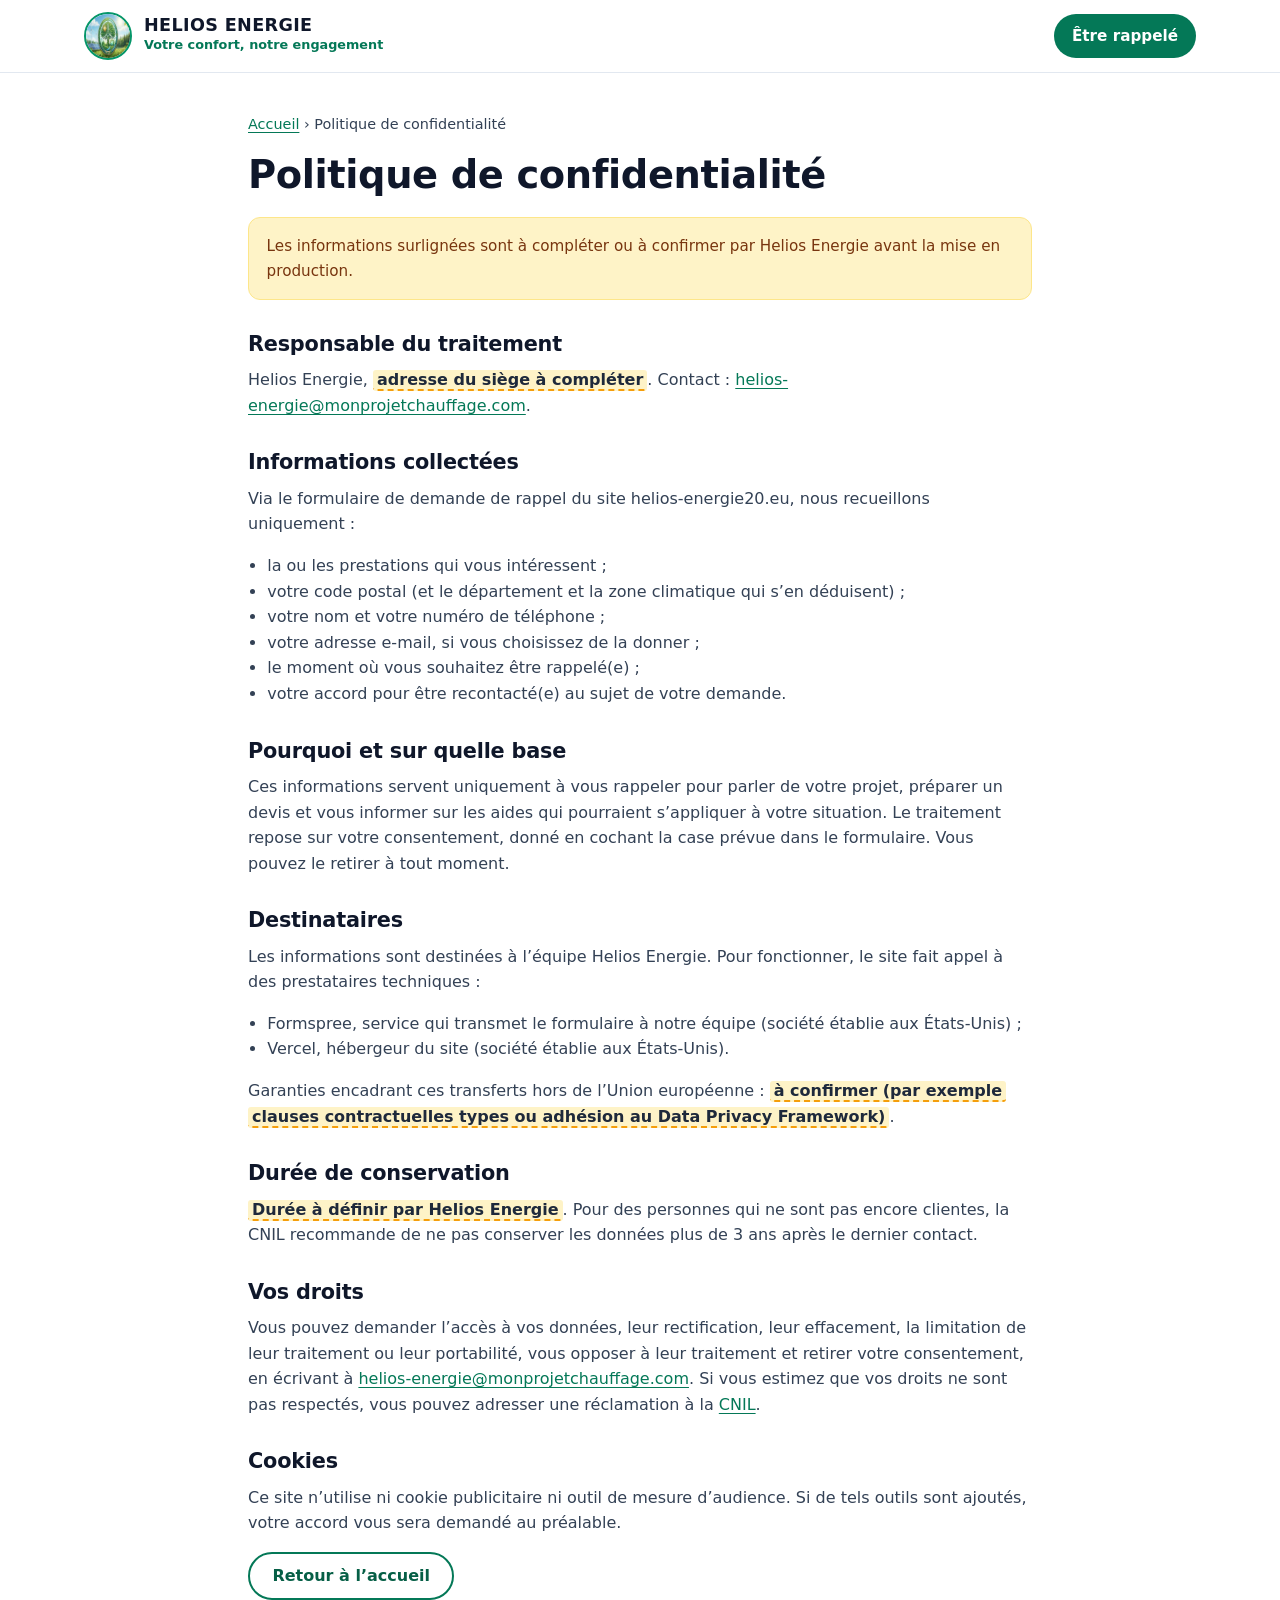
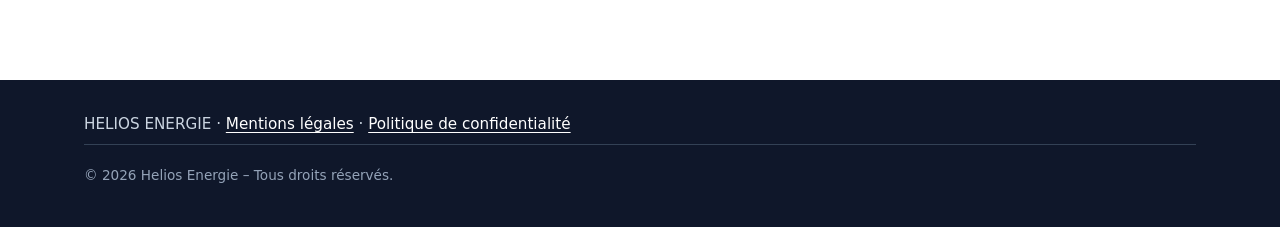
==== confidentialite.html @ b00d83b0 "Nouvelle page des offres, formulaire de rappel et pages légales index.html refondu (5 prestations, d" ====
<!DOCTYPE html>
<html lang="fr">
<head>
  <meta charset="UTF-8">
  <meta name="viewport" content="width=device-width, initial-scale=1">
  <title>Politique de confidentialité – Helios Energie</title>
  <meta name="description" content="Comment Helios Energie traite les informations envoyées via le formulaire de demande de rappel.">
  <meta name="robots" content="noindex">
  <link rel="icon" href="assets/logo-helios-energie.jpg" type="image/jpeg">
  <link rel="stylesheet" href="assets/styles.css">
</head>
<body>
  <a class="skip-link" href="#contenu">Aller au contenu</a>
  <header class="site-header">
    <div class="container">
      <a class="brand" href="index.html">
        <img src="assets/logo-helios-energie.jpg" alt="" width="48" height="48">
        <span>
          <span class="brand__name">HELIOS ENERGIE</span>
          <span class="brand__tagline">Votre confort, notre engagement</span>
        </span>
      </a>
      <a class="btn btn-primary btn-small" href="index.html#demande">Être rappelé</a>
    </div>
  </header>

  <main id="contenu" class="legal" tabindex="-1">
    <div class="container">
      <p class="breadcrumb"><a href="index.html">Accueil</a> › Politique de confidentialité</p>
      <h1>Politique de confidentialité</h1>
      <p class="notice">Les informations surlignées sont à compléter ou à confirmer par Helios Energie avant la mise en production.</p>

      <h2>Responsable du traitement</h2>
      <p>Helios Energie, <span class="todo">adresse du siège à compléter</span>. Contact&nbsp;: <a href="mailto:helios-energie@monprojetchauffage.com">helios-energie@monprojetchauffage.com</a>.</p>

      <h2>Informations collectées</h2>
      <p>Via le formulaire de demande de rappel du site helios-energie20.eu, nous recueillons uniquement&nbsp;:</p>
      <ul>
        <li>la ou les prestations qui vous intéressent&nbsp;;</li>
        <li>votre code postal (et le département et la zone climatique qui s’en déduisent)&nbsp;;</li>
        <li>votre nom et votre numéro de téléphone&nbsp;;</li>
        <li>votre adresse e-mail, si vous choisissez de la donner&nbsp;;</li>
        <li>le moment où vous souhaitez être rappelé(e)&nbsp;;</li>
        <li>votre accord pour être recontacté(e) au sujet de votre demande.</li>
      </ul>

      <h2>Pourquoi et sur quelle base</h2>
      <p>Ces informations servent uniquement à vous rappeler pour parler de votre projet, préparer un devis et vous informer sur les aides qui pourraient s’appliquer à votre situation. Le traitement repose sur votre consentement, donné en cochant la case prévue dans le formulaire. Vous pouvez le retirer à tout moment.</p>

      <h2>Destinataires</h2>
      <p>Les informations sont destinées à l’équipe Helios Energie. Pour fonctionner, le site fait appel à des prestataires techniques&nbsp;:</p>
      <ul>
        <li>Formspree, service qui transmet le formulaire à notre équipe (société établie aux États-Unis)&nbsp;;</li>
        <li>Vercel, hébergeur du site (société établie aux États-Unis).</li>
      </ul>
      <p>Garanties encadrant ces transferts hors de l’Union européenne&nbsp;: <span class="todo">à confirmer (par exemple clauses contractuelles types ou adhésion au Data Privacy Framework)</span>.</p>

      <h2>Durée de conservation</h2>
      <p><span class="todo">Durée à définir par Helios Energie</span>. Pour des personnes qui ne sont pas encore clientes, la CNIL recommande de ne pas conserver les données plus de 3 ans après le dernier contact.</p>

      <h2>Vos droits</h2>
      <p>Vous pouvez demander l’accès à vos données, leur rectification, leur effacement, la limitation de leur traitement ou leur portabilité, vous opposer à leur traitement et retirer votre consentement, en écrivant à <a href="mailto:helios-energie@monprojetchauffage.com">helios-energie@monprojetchauffage.com</a>. Si vous estimez que vos droits ne sont pas respectés, vous pouvez adresser une réclamation à la <a href="https://www.cnil.fr/" target="_blank" rel="noopener">CNIL<span class="sr-only"> (s’ouvre dans un nouvel onglet)</span></a>.</p>

      <h2>Cookies</h2>
      <p>Ce site n’utilise ni cookie publicitaire ni outil de mesure d’audience. Si de tels outils sont ajoutés, votre accord vous sera demandé au préalable.</p>

      <p><a class="btn btn-secondary" href="index.html">Retour à l’accueil</a></p>
    </div>
  </main>

  <footer class="site-footer site-footer--simple">
    <div class="container">
      <p>HELIOS ENERGIE · <a href="mentions-legales.html">Mentions légales</a> · <a href="confidentialite.html">Politique de confidentialité</a></p>
      <p class="footer-bottom">© 2026 Helios Energie – Tous droits réservés.</p>
    </div>
  </footer>
</body>
</html>
---- assets/styles.css ----
/* =========================================================
   Helios Energie — feuille de styles du site
   Aucune dépendance externe : pas de CDN, pas de police distante.
   ========================================================= */

:root {
  --green-900: #053d2f;
  --green-800: #065f46;
  --green-700: #047857;
  --green-600: #059669;
  --green-100: #d1fae5;
  --green-50: #ecfdf5;
  --sun-500: #f59e0b;
  --sun-300: #fcd34d;
  --sun-100: #fef3c7;
  --ink: #0f172a;
  --ink-2: #1e293b;
  --text: #334155;
  --muted: #475569;
  --line: #e2e8f0;
  --line-strong: #cbd5e1;
  --bg: #ffffff;
  --bg-soft: #f5f8f3;
  --danger: #b91c1c;
  --danger-bg: #fef2f2;
  --focus: #b45309;
  --radius-s: 10px;
  --radius: 16px;
  --radius-l: 24px;
  --shadow-s: 0 1px 2px rgba(15, 23, 42, .06), 0 1px 3px rgba(15, 23, 42, .08);
  --shadow: 0 10px 30px -12px rgba(15, 23, 42, .25);
  --container: 1160px;
  --gutter: 16px;
  --header-h: 72px;
  --font: "Inter", system-ui, -apple-system, "Segoe UI", Roboto, "Helvetica Neue", Arial, sans-serif;
}

@media (min-width: 768px) {
  :root { --gutter: 24px; }
}

/* ---------- Base ---------- */
*, *::before, *::after { box-sizing: border-box; }

html {
  -webkit-text-size-adjust: 100%;
  scroll-behavior: smooth;
  scroll-padding-top: calc(var(--header-h) + 16px);
}

@media (prefers-reduced-motion: reduce) {
  html { scroll-behavior: auto; }
  *, *::before, *::after { transition: none !important; animation: none !important; }
}

body {
  margin: 0;
  font-family: var(--font);
  font-size: 1rem;
  line-height: 1.6;
  color: var(--text);
  background: var(--bg);
  -webkit-font-smoothing: antialiased;
}

img, svg { max-width: 100%; height: auto; display: block; }

h1, h2, h3, h4 {
  color: var(--ink);
  line-height: 1.2;
  margin: 0 0 .5em;
  letter-spacing: -0.01em;
}

p { margin: 0 0 1em; }

a { color: var(--green-700); text-underline-offset: 3px; }
a:hover { color: var(--green-900); }

:focus-visible {
  outline: 3px solid var(--focus);
  outline-offset: 2px;
  border-radius: 4px;
}

.container {
  width: 100%;
  max-width: var(--container);
  margin-inline: auto;
  padding-inline: var(--gutter);
}

.sr-only {
  position: absolute !important;
  width: 1px; height: 1px;
  padding: 0; margin: -1px;
  overflow: hidden; clip: rect(0, 0, 0, 0);
  white-space: nowrap; border: 0;
}

.skip-link {
  position: absolute;
  left: 16px; top: -100px;
  z-index: 200;
  background: var(--ink);
  color: #fff;
  padding: 12px 16px;
  border-radius: var(--radius-s);
  font-weight: 700;
}
.skip-link:focus { top: 12px; color: #fff; }

/* Informations à compléter par l'entreprise (visibles volontairement) */
.todo {
  background: var(--sun-100);
  border-bottom: 2px dashed var(--sun-500);
  padding: 0 4px;
  border-radius: 3px;
  color: var(--ink-2);
  font-weight: 600;
  -webkit-box-decoration-break: clone;
  box-decoration-break: clone;
}

/* ---------- Boutons ---------- */
.btn {
  display: inline-flex;
  align-items: center;
  justify-content: center;
  gap: .5rem;
  min-height: 48px;
  padding: .75rem 1.4rem;
  border-radius: 999px;
  border: 2px solid transparent;
  font: inherit;
  font-weight: 700;
  font-size: 1rem;
  line-height: 1.2;
  text-decoration: none;
  cursor: pointer;
  transition: background-color .15s ease, color .15s ease, border-color .15s ease, transform .15s ease;
}
.btn:active { transform: translateY(1px); }
.btn svg { width: 20px; height: 20px; flex: none; }

.btn-primary { background: var(--green-700); color: #fff; }
.btn-primary:hover { background: var(--green-800); color: #fff; }

.btn-secondary { background: #fff; color: var(--green-800); border-color: var(--green-700); }
.btn-secondary:hover { background: var(--green-50); color: var(--green-900); }

.btn-sun { background: var(--sun-300); color: var(--ink); }
.btn-sun:hover { background: #fbbf24; color: var(--ink); }

.btn-small { min-height: 44px; padding: .55rem 1rem; font-size: .95rem; }
.btn-block { width: 100%; }

.link-arrow {
  display: inline-flex;
  align-items: center;
  gap: .35rem;
  font-weight: 700;
  text-decoration: none;
  min-height: 44px;
}
.link-arrow:hover { text-decoration: underline; }

/* ---------- Bandeau utilitaire ---------- */
.topbar {
  background: var(--green-900);
  color: #e7f6ef;
  font-size: .875rem;
}
.topbar .container {
  display: flex;
  justify-content: space-between;
  align-items: center;
  gap: 1rem;
  min-height: 40px;
}
.topbar a { color: #fff; font-weight: 600; text-decoration: none; display: inline-flex; align-items: center; gap: .4rem; min-height: 40px; }
.topbar a:hover { text-decoration: underline; color: #fff; }
.topbar svg { width: 16px; height: 16px; }
.topbar__info { display: none; margin: 0; }
@media (min-width: 768px) { .topbar__info { display: block; } }

/* ---------- En-tête ---------- */
.site-header {
  position: sticky;
  top: 0;
  z-index: 50;
  background: rgba(255, 255, 255, .97);
  border-bottom: 1px solid var(--line);
  backdrop-filter: saturate(150%) blur(6px);
}
.site-header .container {
  display: flex;
  align-items: center;
  gap: 1rem;
  min-height: var(--header-h);
}

.brand {
  display: flex;
  align-items: center;
  gap: .75rem;
  text-decoration: none;
  margin-right: auto;
  min-width: 0;
}
.brand img {
  width: 48px; height: 48px;
  border-radius: 50%;
  border: 2px solid var(--green-600);
  object-fit: cover;
  flex: none;
}
.brand__name {
  display: block;
  font-weight: 800;
  font-size: 1.1rem;
  letter-spacing: .02em;
  color: var(--ink);
  line-height: 1.1;
}
.brand__tagline {
  display: block;
  font-size: .8rem;
  color: var(--green-700);
  font-weight: 600;
}

.main-nav { display: none; }
.main-nav ul { list-style: none; margin: 0; padding: 0; display: flex; gap: .25rem; }
.main-nav a {
  display: inline-flex;
  align-items: center;
  min-height: 44px;
  padding: .5rem .8rem;
  border-radius: 999px;
  color: var(--ink-2);
  font-weight: 600;
  text-decoration: none;
}
.main-nav a:hover { background: var(--bg-soft); color: var(--green-800); }

.header-cta { display: none; }

.menu-toggle {
  display: inline-flex;
  align-items: center;
  justify-content: center;
  width: 48px; height: 48px;
  border: 1px solid var(--line-strong);
  background: #fff;
  border-radius: 12px;
  color: var(--ink);
  cursor: pointer;
}
.menu-toggle svg { width: 24px; height: 24px; }
.menu-toggle .icon-close { display: none; }
.menu-toggle[aria-expanded="true"] .icon-open { display: none; }
.menu-toggle[aria-expanded="true"] .icon-close { display: block; }

.mobile-menu {
  border-top: 1px solid var(--line);
  background: #fff;
  padding: .5rem 0 1rem;
}
.mobile-menu[hidden] { display: none; }
.mobile-menu ul { list-style: none; margin: 0; padding: 0; }
.mobile-menu a:not(.btn) {
  display: flex;
  align-items: center;
  min-height: 48px;
  padding: .5rem 0;
  color: var(--ink);
  font-weight: 600;
  text-decoration: none;
  border-bottom: 1px solid var(--line);
}
.mobile-menu .btn { margin-top: 1rem; }

@media (min-width: 1024px) {
  .main-nav { display: block; }
  .header-cta { display: inline-flex; }
  .menu-toggle, .mobile-menu { display: none !important; }
}

/* ---------- Héro ---------- */
.hero {
  background:
    radial-gradient(1200px 400px at 85% -10%, rgba(252, 211, 77, .35), transparent 60%),
    linear-gradient(180deg, var(--green-50) 0%, var(--bg-soft) 100%);
  border-bottom: 1px solid var(--line);
}
.hero .container {
  display: grid;
  gap: 2rem;
  padding-block: 2.5rem 3rem;
}
@media (min-width: 960px) {
  .hero .container {
    grid-template-columns: 1.1fr .9fr;
    align-items: center;
    gap: 3rem;
    padding-block: 4rem 4.5rem;
  }
}

.eyebrow {
  display: inline-block;
  font-size: .8rem;
  font-weight: 700;
  letter-spacing: .06em;
  text-transform: uppercase;
  color: var(--green-800);
  background: #fff;
  border: 1px solid var(--green-100);
  padding: .35rem .75rem;
  border-radius: 999px;
  margin-bottom: 1rem;
}

.hero h1 {
  font-size: clamp(1.9rem, 4.6vw, 3.1rem);
  font-weight: 800;
  margin-bottom: 1rem;
}
.hero h1 em { font-style: normal; color: var(--green-700); }
.hero__lead { font-size: 1.075rem; color: var(--ink-2); max-width: 38rem; }

.hero__actions { display: flex; flex-wrap: wrap; gap: .75rem; margin: 1.5rem 0; }

.checklist { list-style: none; margin: 0; padding: 0; display: grid; gap: .5rem; }
.checklist li { display: flex; gap: .6rem; align-items: flex-start; }
.checklist svg { width: 22px; height: 22px; color: var(--green-600); flex: none; margin-top: 1px; }
.hero .checklist { color: var(--ink-2); font-weight: 600; }
@media (min-width: 600px) {
  .hero .checklist { display: flex; flex-wrap: wrap; gap: .5rem 1.5rem; }
}

/* Sélecteur de projet (héro) */
.picker {
  background: #fff;
  border: 1px solid var(--line);
  border-radius: var(--radius-l);
  box-shadow: var(--shadow);
  padding: 1.25rem;
}
@media (min-width: 600px) { .picker { padding: 1.75rem; } }
.picker h2 { font-size: 1.25rem; margin-bottom: .25rem; }
.picker > p { color: var(--muted); font-size: .95rem; margin-bottom: 1rem; }
.picker ul { list-style: none; margin: 0; padding: 0; display: grid; gap: .6rem; }
.picker__item {
  display: flex;
  align-items: center;
  gap: .9rem;
  width: 100%;
  min-height: 64px;
  padding: .7rem .9rem;
  border: 1px solid var(--line);
  border-radius: 14px;
  background: #fff;
  text-decoration: none;
  color: var(--ink);
  transition: border-color .15s ease, background-color .15s ease, box-shadow .15s ease;
}
.picker__item:hover { border-color: var(--green-600); background: var(--green-50); color: var(--ink); box-shadow: var(--shadow-s); }
.picker__icon {
  width: 44px; height: 44px;
  border-radius: 12px;
  display: grid; place-items: center;
  background: var(--green-50);
  color: var(--green-700);
  flex: none;
}
.picker__icon svg { width: 26px; height: 26px; }
.picker__text { display: flex; flex-direction: column; line-height: 1.25; min-width: 0; }
.picker__title { font-weight: 700; }
.picker__cat { font-size: .85rem; color: var(--muted); }
.picker__chevron { margin-left: auto; color: var(--green-700); flex: none; }
.picker__chevron svg { width: 20px; height: 20px; }
.picker__note { margin: 1rem 0 0; font-size: .9rem; color: var(--muted); }

/* ---------- Sections ---------- */
.section { padding-block: 3.5rem; }
@media (min-width: 768px) { .section { padding-block: 5rem; } }
.section--soft { background: var(--bg-soft); }
.section--tight { padding-block: 2.5rem; }

.section-head { max-width: 46rem; margin-bottom: 2rem; }
.section-head--center { text-align: center; margin-inline: auto; }
.section-head h2 { font-size: clamp(1.6rem, 3.2vw, 2.25rem); font-weight: 800; }
.section-head p { color: var(--muted); font-size: 1.05rem; margin: 0; }

.kicker {
  display: block;
  font-size: .8rem;
  font-weight: 800;
  letter-spacing: .08em;
  text-transform: uppercase;
  color: var(--green-700);
  margin-bottom: .5rem;
}

/* ---------- Cartes prestations ---------- */
.offer-grid {
  list-style: none;
  margin: 0; padding: 0;
  display: grid;
  gap: 1rem;
  grid-template-columns: 1fr;
}
@media (min-width: 600px) { .offer-grid { grid-template-columns: repeat(2, 1fr); gap: 1.25rem; } }
@media (min-width: 1024px) { .offer-grid { grid-template-columns: repeat(6, 1fr); } .offer-grid > li { grid-column: span 2; } .offer-grid > li:nth-child(4) { grid-column: 2 / span 2; } }

.offer-card {
  height: 100%;
  display: flex;
  flex-direction: column;
  background: #fff;
  border: 1px solid var(--line);
  border-radius: var(--radius);
  overflow: hidden;
  box-shadow: var(--shadow-s);
  transition: box-shadow .2s ease, transform .2s ease;
}
.offer-card:hover { box-shadow: var(--shadow); transform: translateY(-2px); }
.offer-card__media { aspect-ratio: 16 / 10; background: var(--bg-soft); overflow: hidden; }
.offer-card__media img { width: 100%; height: 100%; object-fit: cover; }
.offer-card__media--contain img { object-fit: contain; padding: .5rem; background: #f4f4f2; }
.offer-card__body { padding: 1.1rem 1.25rem 1.25rem; display: flex; flex-direction: column; gap: .5rem; flex: 1; }
.offer-card h3 { font-size: 1.15rem; margin: 0; }
.offer-card p { margin: 0; color: var(--muted); font-size: .95rem; }
.offer-card__actions { margin-top: auto; padding-top: .5rem; display: flex; flex-wrap: wrap; align-items: center; justify-content: space-between; gap: .5rem; }

.tag {
  align-self: flex-start;
  display: inline-flex;
  align-items: center;
  gap: .35rem;
  font-size: .78rem;
  font-weight: 700;
  padding: .2rem .6rem;
  border-radius: 999px;
  background: var(--green-50);
  color: var(--green-800);
  border: 1px solid var(--green-100);
}
.tag--sun { background: var(--sun-100); color: #78350f; border-color: #fde68a; }
.tag--water { background: #e0f2fe; color: #075985; border-color: #bae6fd; }

/* ---------- Détail d'une prestation ---------- */
.service { scroll-margin-top: calc(var(--header-h) + 16px); }
.service .container { display: grid; gap: 2rem; align-items: center; }
@media (min-width: 960px) {
  .service .container { grid-template-columns: minmax(0, 5fr) minmax(0, 7fr); gap: 3.5rem; }
  .service--reverse .container { grid-template-columns: minmax(0, 7fr) minmax(0, 5fr); }
  .service--reverse .service__media { order: 2; }
}
.service__media {
  border-radius: var(--radius-l);
  overflow: hidden;
  background: #fff;
  box-shadow: var(--shadow);
  aspect-ratio: 16 / 11;
}
.service__media img { width: 100%; height: 100%; object-fit: cover; }
.service__media--contain { background: #f4f4f2; display: grid; place-items: center; }
.service__media--contain img { width: auto; height: auto; max-height: 92%; object-fit: contain; }
.service h2 { font-size: clamp(1.6rem, 3vw, 2.1rem); font-weight: 800; margin-top: .75rem; }
.service__lead { font-size: 1.05rem; color: var(--ink-2); }
.service__cols { display: grid; gap: 1.25rem; margin: 1.5rem 0; }
@media (min-width: 600px) { .service__cols { grid-template-columns: 1fr 1fr; } }
.service__box {
  background: #fff;
  border: 1px solid var(--line);
  border-radius: var(--radius);
  padding: 1.1rem 1.2rem;
}
.section--soft .service__box { background: #fff; }
.section:not(.section--soft) .service__box { background: var(--bg-soft); border-color: transparent; }
.service__box h3 { font-size: 1rem; margin-bottom: .6rem; }
.service__box ul { margin: 0; padding-left: 1.1rem; display: grid; gap: .35rem; }
.service__box li::marker { color: var(--green-600); }
.service__actions { display: flex; flex-wrap: wrap; align-items: center; gap: .5rem 1.25rem; }

/* ---------- Étapes ---------- */
.steps {
  list-style: none;
  margin: 0; padding: 0;
  display: grid;
  gap: 1rem;
  counter-reset: step;
}
@media (min-width: 600px) { .steps { grid-template-columns: repeat(2, 1fr); } }
@media (min-width: 1024px) { .steps { grid-template-columns: repeat(4, 1fr); } }
.steps li {
  background: #fff;
  border: 1px solid var(--line);
  border-radius: var(--radius);
  padding: 1.25rem;
  counter-increment: step;
}
.steps li::before {
  content: counter(step);
  display: grid;
  place-items: center;
  width: 40px; height: 40px;
  border-radius: 50%;
  background: var(--green-700);
  color: #fff;
  font-weight: 800;
  margin-bottom: .75rem;
}
.steps h3 { font-size: 1.05rem; margin-bottom: .35rem; }
.steps p { margin: 0; color: var(--muted); font-size: .95rem; }
.steps-cta { margin-top: 2rem; text-align: center; }

/* ---------- Aides ---------- */
.aid-panel {
  display: grid;
  gap: 1.5rem;
  background: var(--green-900);
  color: #e7f6ef;
  border-radius: var(--radius-l);
  padding: 1.75rem 1.25rem;
}
@media (min-width: 768px) { .aid-panel { padding: 2.5rem; grid-template-columns: 1.4fr 1fr; gap: 2.5rem; } }
.aid-panel h2 { color: #fff; font-size: clamp(1.5rem, 3vw, 2rem); }
.aid-panel .kicker { color: var(--sun-300); }
.aid-panel p { color: #d5ece2; }
.aid-panel a:not(.btn) { color: #fff; font-weight: 700; }
.aid-panel a:not(.btn):hover { color: var(--sun-300); }
.aid-panel__side {
  background: rgba(255, 255, 255, .07);
  border: 1px solid rgba(255, 255, 255, .15);
  border-radius: var(--radius);
  padding: 1.25rem;
}
.aid-panel__side h3 { color: #fff; font-size: 1.05rem; }
.aid-panel .checklist svg { color: var(--sun-300); }
.aid-panel .checklist { color: #e7f6ef; }
.aid-panel .todo { color: var(--ink); }

/* ---------- FAQ ---------- */
.faq { max-width: 50rem; margin-inline: auto; display: grid; gap: .75rem; }
.faq details {
  background: #fff;
  border: 1px solid var(--line);
  border-radius: var(--radius);
  padding: 0 1.25rem;
}
.faq summary {
  cursor: pointer;
  list-style: none;
  display: flex;
  justify-content: space-between;
  align-items: center;
  gap: 1rem;
  min-height: 56px;
  padding-block: .9rem;
  font-weight: 700;
  color: var(--ink);
}
.faq summary::-webkit-details-marker { display: none; }
.faq summary::after {
  content: "";
  width: 12px; height: 12px;
  border-right: 2.5px solid var(--green-700);
  border-bottom: 2.5px solid var(--green-700);
  transform: rotate(45deg) translateY(-3px);
  flex: none;
  transition: transform .2s ease;
}
.faq details[open] summary::after { transform: rotate(-135deg) translateY(-3px); }
.faq details p { margin: 0 0 1.1rem; color: var(--text); }

/* ---------- Formulaire ---------- */
.contact .container { display: grid; gap: 2rem; }
@media (min-width: 1024px) {
  .contact .container { grid-template-columns: .8fr 1.2fr; gap: 3.5rem; align-items: start; }
  .contact__aside { position: sticky; top: calc(var(--header-h) + 24px); }
}
.contact__aside h2 { font-size: clamp(1.6rem, 3.2vw, 2.25rem); font-weight: 800; }
.contact__aside > p { color: var(--ink-2); font-size: 1.05rem; }
.contact__aside .checklist { margin: 1.25rem 0 1.5rem; }
.contact__mail {
  background: #fff;
  border: 1px solid var(--line);
  border-radius: var(--radius);
  padding: 1rem 1.2rem;
  font-size: .95rem;
}
.contact__mail p { margin: 0; }
.contact__mail a { font-weight: 700; overflow-wrap: anywhere; }

.form-card {
  background: #fff;
  border: 1px solid var(--line);
  border-radius: var(--radius-l);
  box-shadow: var(--shadow);
  padding: 1.25rem;
}
@media (min-width: 600px) { .form-card { padding: 2rem; } }
.form-card__intro { font-size: .95rem; color: var(--muted); margin-bottom: 1.25rem; }

.form-grid { display: grid; gap: 1.25rem; }
@media (min-width: 600px) { .form-grid--2 { grid-template-columns: 1fr 1fr; } }

.field { display: grid; gap: .4rem; }
.field > label, .fieldset > legend {
  font-weight: 700;
  color: var(--ink);
  font-size: 1rem;
}
.optional, .required-mark { font-weight: 500; color: var(--muted); font-size: .9rem; }
.hint { font-size: .875rem; color: var(--muted); margin: 0; }

.input, .select {
  width: 100%;
  min-height: 52px;
  padding: .75rem .9rem;
  font: inherit;
  font-size: 1rem;
  color: var(--ink);
  background: #fff;
  border: 1.5px solid #94a3b8;
  border-radius: 12px;
  transition: border-color .15s ease, box-shadow .15s ease;
}
.input:hover, .select:hover { border-color: var(--muted); }
.input:focus, .select:focus {
  outline: none;
  border-color: var(--green-700);
  box-shadow: 0 0 0 3px rgba(4, 120, 87, .25);
}
.input[aria-invalid="true"], .select[aria-invalid="true"] { border-color: var(--danger); background: var(--danger-bg); }
.input[aria-invalid="true"]:focus { box-shadow: 0 0 0 3px rgba(185, 28, 28, .2); }

.fieldset { border: 0; margin: 0; padding: 0; min-width: 0; }
.fieldset > legend { padding: 0; margin-bottom: .25rem; }
.fieldset > .hint { margin-bottom: .75rem; }

.choice-grid { display: grid; gap: .6rem; grid-template-columns: 1fr; }
@media (min-width: 480px) { .choice-grid { grid-template-columns: 1fr 1fr; } }

.choice { position: relative; display: block; }
.choice input {
  position: absolute;
  opacity: 0;
  width: 1px; height: 1px;
}
.choice__box {
  display: flex;
  align-items: center;
  gap: .75rem;
  min-height: 56px;
  padding: .65rem .85rem;
  border: 1.5px solid var(--line-strong);
  border-radius: 12px;
  background: #fff;
  cursor: pointer;
  font-weight: 600;
  color: var(--ink);
  line-height: 1.3;
  transition: border-color .15s ease, background-color .15s ease;
}
.choice__box:hover { border-color: var(--green-600); }
.choice__mark {
  width: 22px; height: 22px;
  border: 2px solid #64748b;
  border-radius: 6px;
  flex: none;
  display: grid;
  place-items: center;
  background: #fff;
}
.choice--radio .choice__mark { border-radius: 50%; }
.choice__mark svg { width: 14px; height: 14px; color: #fff; opacity: 0; }
.choice input:checked + .choice__box { border-color: var(--green-700); background: var(--green-50); }
.choice input:checked + .choice__box .choice__mark { background: var(--green-700); border-color: var(--green-700); }
.choice input:checked + .choice__box .choice__mark svg { opacity: 1; }
.choice--radio input:checked + .choice__box .choice__mark { background: #fff; box-shadow: inset 0 0 0 5px var(--green-700); }
.choice input:focus-visible + .choice__box { outline: 3px solid var(--focus); outline-offset: 2px; }
.fieldset.is-invalid .choice__box { border-color: #e48a8a; }

.chips { display: flex; flex-wrap: wrap; gap: .5rem; }
.chips .choice__box { min-height: 48px; padding: .5rem .9rem; border-radius: 999px; }

.consent { display: flex; gap: .75rem; align-items: flex-start; }
.consent input {
  width: 24px; height: 24px;
  margin: 2px 0 0;
  flex: none;
  accent-color: var(--green-700);
  cursor: pointer;
}
.consent label { font-size: .95rem; color: var(--ink-2); cursor: pointer; }

.error-msg {
  display: flex;
  gap: .4rem;
  align-items: flex-start;
  color: var(--danger);
  font-size: .9rem;
  font-weight: 600;
  margin: 0;
}
.error-msg[hidden] { display: none; }
.error-msg::before { content: "!"; display: inline-grid; place-items: center; width: 18px; height: 18px; border-radius: 50%; background: var(--danger); color: #fff; font-size: .75rem; font-weight: 800; flex: none; margin-top: 2px; }

.error-summary {
  border: 2px solid var(--danger);
  background: var(--danger-bg);
  border-radius: 12px;
  padding: 1rem 1.1rem;
  margin-bottom: 1.25rem;
}
.error-summary[hidden] { display: none; }
.error-summary h3 { color: var(--danger); font-size: 1rem; margin: 0 0 .4rem; }
.error-summary ul { margin: 0; padding-left: 1.1rem; }
.error-summary a { color: var(--danger); font-weight: 600; }

.form-alert {
  border-radius: 12px;
  padding: 1rem 1.1rem;
  margin-top: 1rem;
  font-weight: 600;
  background: var(--danger-bg);
  color: var(--danger);
  border: 1px solid #fecaca;
}
.form-alert[hidden] { display: none; }

.form-submit { margin-top: .5rem; }
.form-submit .btn { width: 100%; min-height: 56px; font-size: 1.05rem; }
.form-submit .btn[disabled] { opacity: .7; cursor: progress; }
.form-legal { font-size: .85rem; color: var(--muted); margin: .75rem 0 0; }

.honeypot { position: absolute !important; left: -10000px !important; width: 1px; height: 1px; overflow: hidden; }

.spinner {
  width: 18px; height: 18px;
  border: 2.5px solid rgba(255, 255, 255, .5);
  border-top-color: #fff;
  border-radius: 50%;
  animation: spin .8s linear infinite;
}
@keyframes spin { to { transform: rotate(360deg); } }

.success { text-align: center; padding: 1rem 0; }
.success[hidden] { display: none; }
.success__icon {
  width: 64px; height: 64px;
  border-radius: 50%;
  background: var(--green-50);
  color: var(--green-700);
  display: grid; place-items: center;
  margin: 0 auto 1rem;
}
.success__icon svg { width: 34px; height: 34px; }
.success h3 { font-size: 1.4rem; }
.success h3:focus { outline: none; }
.success dl {
  text-align: left;
  background: var(--bg-soft);
  border-radius: 12px;
  padding: 1rem 1.2rem;
  margin: 1.25rem 0;
  display: grid;
  gap: .5rem;
}
.success dt { font-size: .85rem; color: var(--muted); font-weight: 600; }
.success dd { margin: 0 0 .25rem; color: var(--ink); font-weight: 700; }

/* ---------- Pied de page ---------- */
.site-footer { background: var(--ink); color: #cbd5e1; padding: 3rem 0 6.5rem; font-size: .95rem; }
@media (min-width: 1024px) { .site-footer { padding-bottom: 2.5rem; } }
.site-footer--simple { padding: 2rem 0; }
.site-footer a { color: #fff; }
.site-footer a:hover { color: var(--sun-300); }
.footer-grid { display: grid; gap: 2rem; }
@media (min-width: 768px) { .footer-grid { grid-template-columns: 1.4fr 1fr 1fr; } }
.footer-brand { display: flex; align-items: center; gap: .75rem; margin-bottom: .75rem; }
.footer-brand img { width: 44px; height: 44px; border-radius: 50%; border: 2px solid var(--green-600); }
.footer-brand strong { color: #fff; font-size: 1.05rem; letter-spacing: .02em; }
.site-footer h2 { color: #fff; font-size: .9rem; text-transform: uppercase; letter-spacing: .08em; margin-bottom: .75rem; }
.site-footer ul { list-style: none; margin: 0; padding: 0; display: grid; gap: .1rem; }
.site-footer li a { display: inline-flex; align-items: center; min-height: 40px; text-decoration: none; }
.site-footer li a:hover { text-decoration: underline; }
.site-footer p { margin: 0 0 .5rem; }
.footer-bottom { border-top: 1px solid #334155; margin-top: 2rem; padding-top: 1.25rem; font-size: .85rem; color: #94a3b8; }
.site-footer .todo { color: var(--ink); }

/* ---------- Barre d'action mobile ---------- */
.mobile-cta {
  position: fixed;
  left: 0; right: 0; bottom: 0;
  z-index: 40;
  background: #fff;
  border-top: 1px solid var(--line);
  box-shadow: 0 -8px 24px -12px rgba(15, 23, 42, .25);
  padding: .65rem var(--gutter) calc(.65rem + env(safe-area-inset-bottom));
  transform: translateY(0);
  transition: transform .2s ease, visibility .2s ease;
}
.mobile-cta .btn { width: 100%; }
.mobile-cta.is-hidden { transform: translateY(110%); visibility: hidden; }
@media (min-width: 1024px) { .mobile-cta { display: none; } }

/* ---------- Pages légales ---------- */
.legal { padding-block: 2.5rem 4rem; }
.legal .container { max-width: 52rem; }
.legal h1 { font-size: clamp(1.8rem, 4vw, 2.4rem); font-weight: 800; }
.legal h2 { font-size: 1.3rem; margin-top: 2rem; }
.legal ul { padding-left: 1.2rem; }
.legal .notice {
  background: var(--sun-100);
  border: 1px solid #fde68a;
  border-radius: 12px;
  padding: 1rem 1.1rem;
  color: #78350f;
  font-size: .95rem;
}
.breadcrumb { font-size: .9rem; margin-bottom: 1rem; }

/* ---------- Ajustements mobile ---------- */
@media (max-width: 599px) {
  .offer-card {
    display: grid;
    grid-template-columns: 96px minmax(0, 1fr);
    gap: .9rem;
    padding: .9rem;
    align-items: start;
  }
  .offer-card:hover { transform: none; }
  .offer-card__media { aspect-ratio: 1 / 1; border-radius: 12px; }
  .offer-card__media--contain img { padding: .25rem; }
  .offer-card__body { padding: 0; gap: .35rem; }
  .offer-card h3 { font-size: 1.05rem; }
  .offer-card p { font-size: .9rem; }
  .offer-card__actions { justify-content: flex-start; gap: .25rem 1rem; padding-top: .25rem; }

  .steps li { display: grid; grid-template-columns: 40px minmax(0, 1fr); column-gap: .9rem; padding: 1rem; }
  .steps li::before { grid-row: span 2; margin-bottom: 0; }
  .steps h3 { margin-top: .45rem; }
}
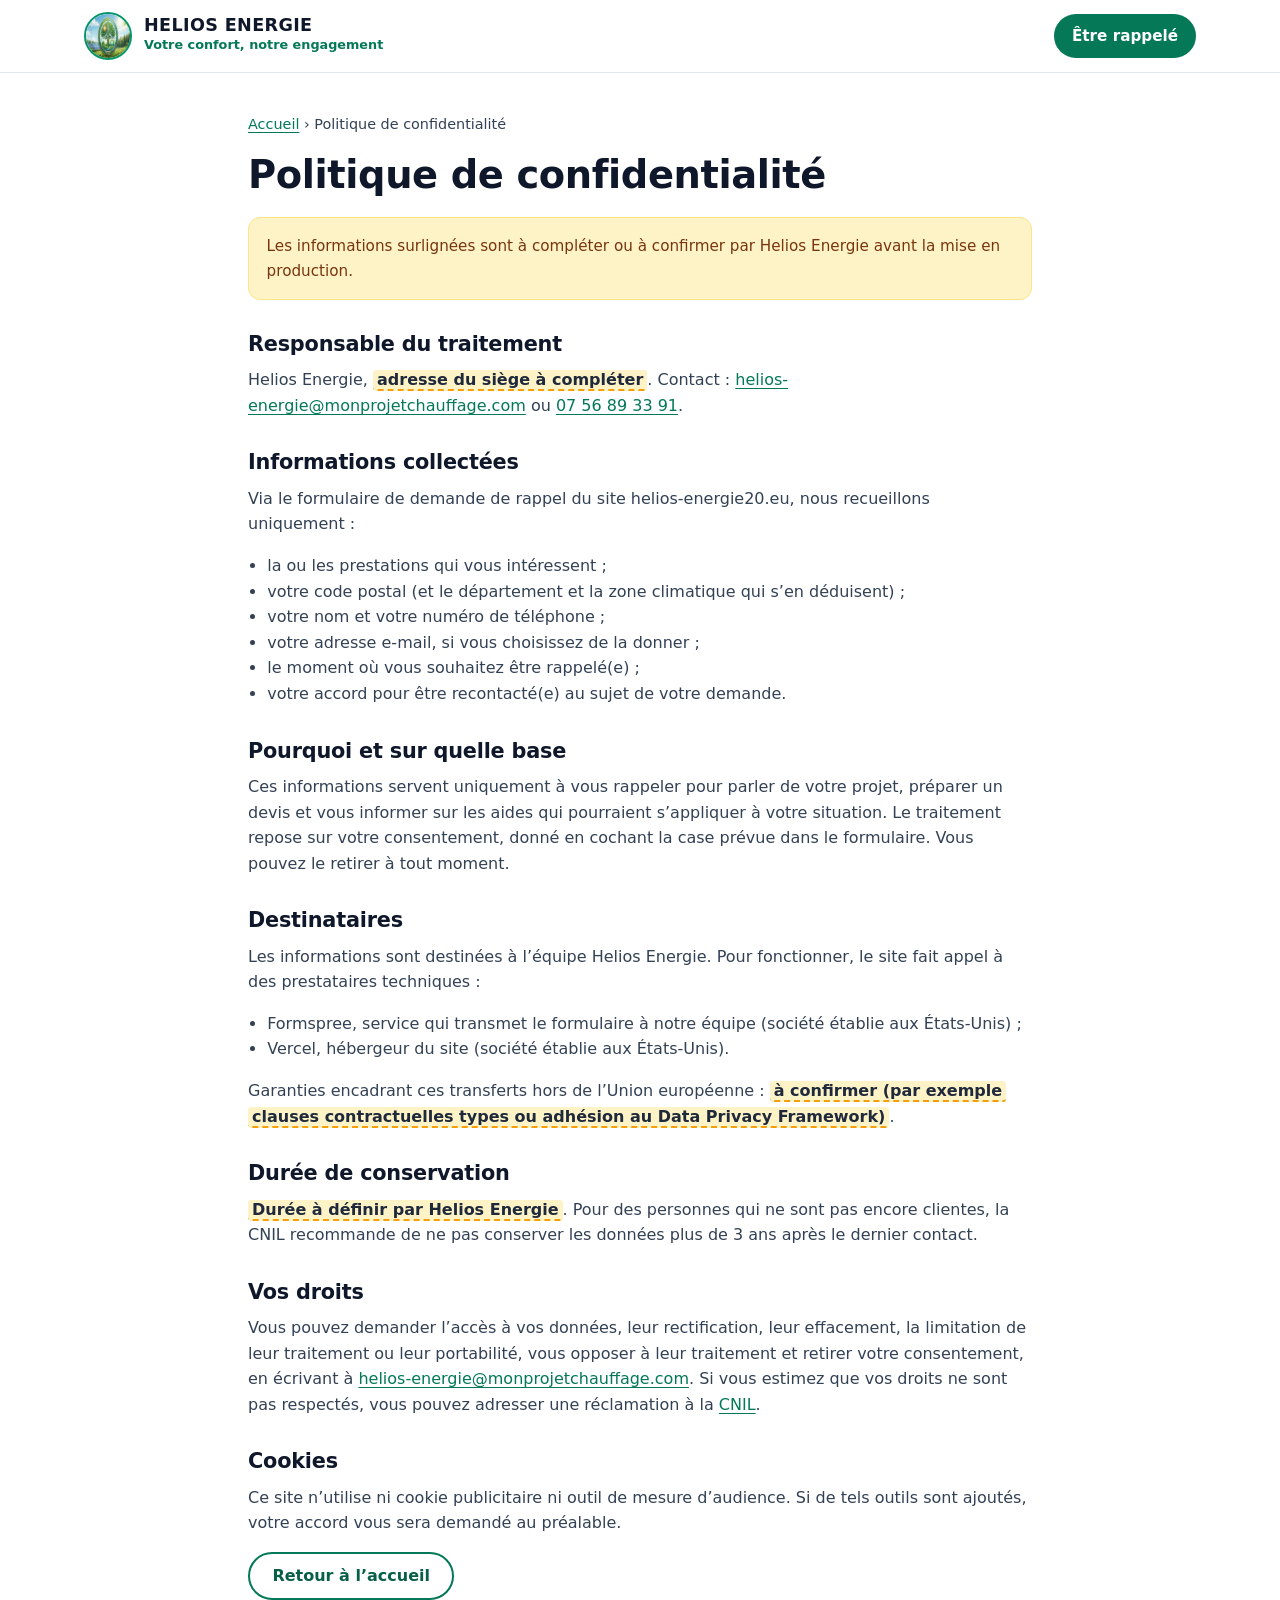
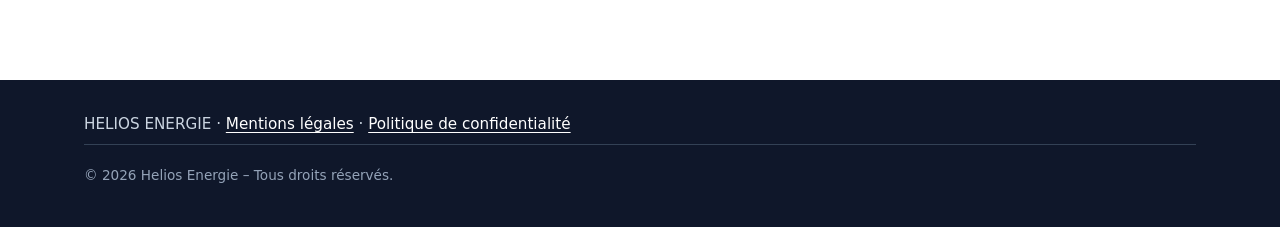
==== commit b40d1ac6: "Ajout du numéro 07 56 89 33 91 et animation douce des photos (pages) Numéro cliquable (tel:+33756893" ====
--- a/confidentialite.html
+++ b/confidentialite.html
@@ -31,7 +31,7 @@
       <p class="notice">Les informations surlignées sont à compléter ou à confirmer par Helios Energie avant la mise en production.</p>
 
       <h2>Responsable du traitement</h2>
-      <p>Helios Energie, <span class="todo">adresse du siège à compléter</span>. Contact&nbsp;: <a href="mailto:helios-energie@monprojetchauffage.com">helios-energie@monprojetchauffage.com</a>.</p>
+      <p>Helios Energie, <span class="todo">adresse du siège à compléter</span>. Contact&nbsp;: <a href="mailto:helios-energie@monprojetchauffage.com">helios-energie@monprojetchauffage.com</a> ou <a href="tel:+33756893391">07&nbsp;56&nbsp;89&nbsp;33&nbsp;91</a>.</p>
 
       <h2>Informations collectées</h2>
       <p>Via le formulaire de demande de rappel du site helios-energie20.eu, nous recueillons uniquement&nbsp;:</p>
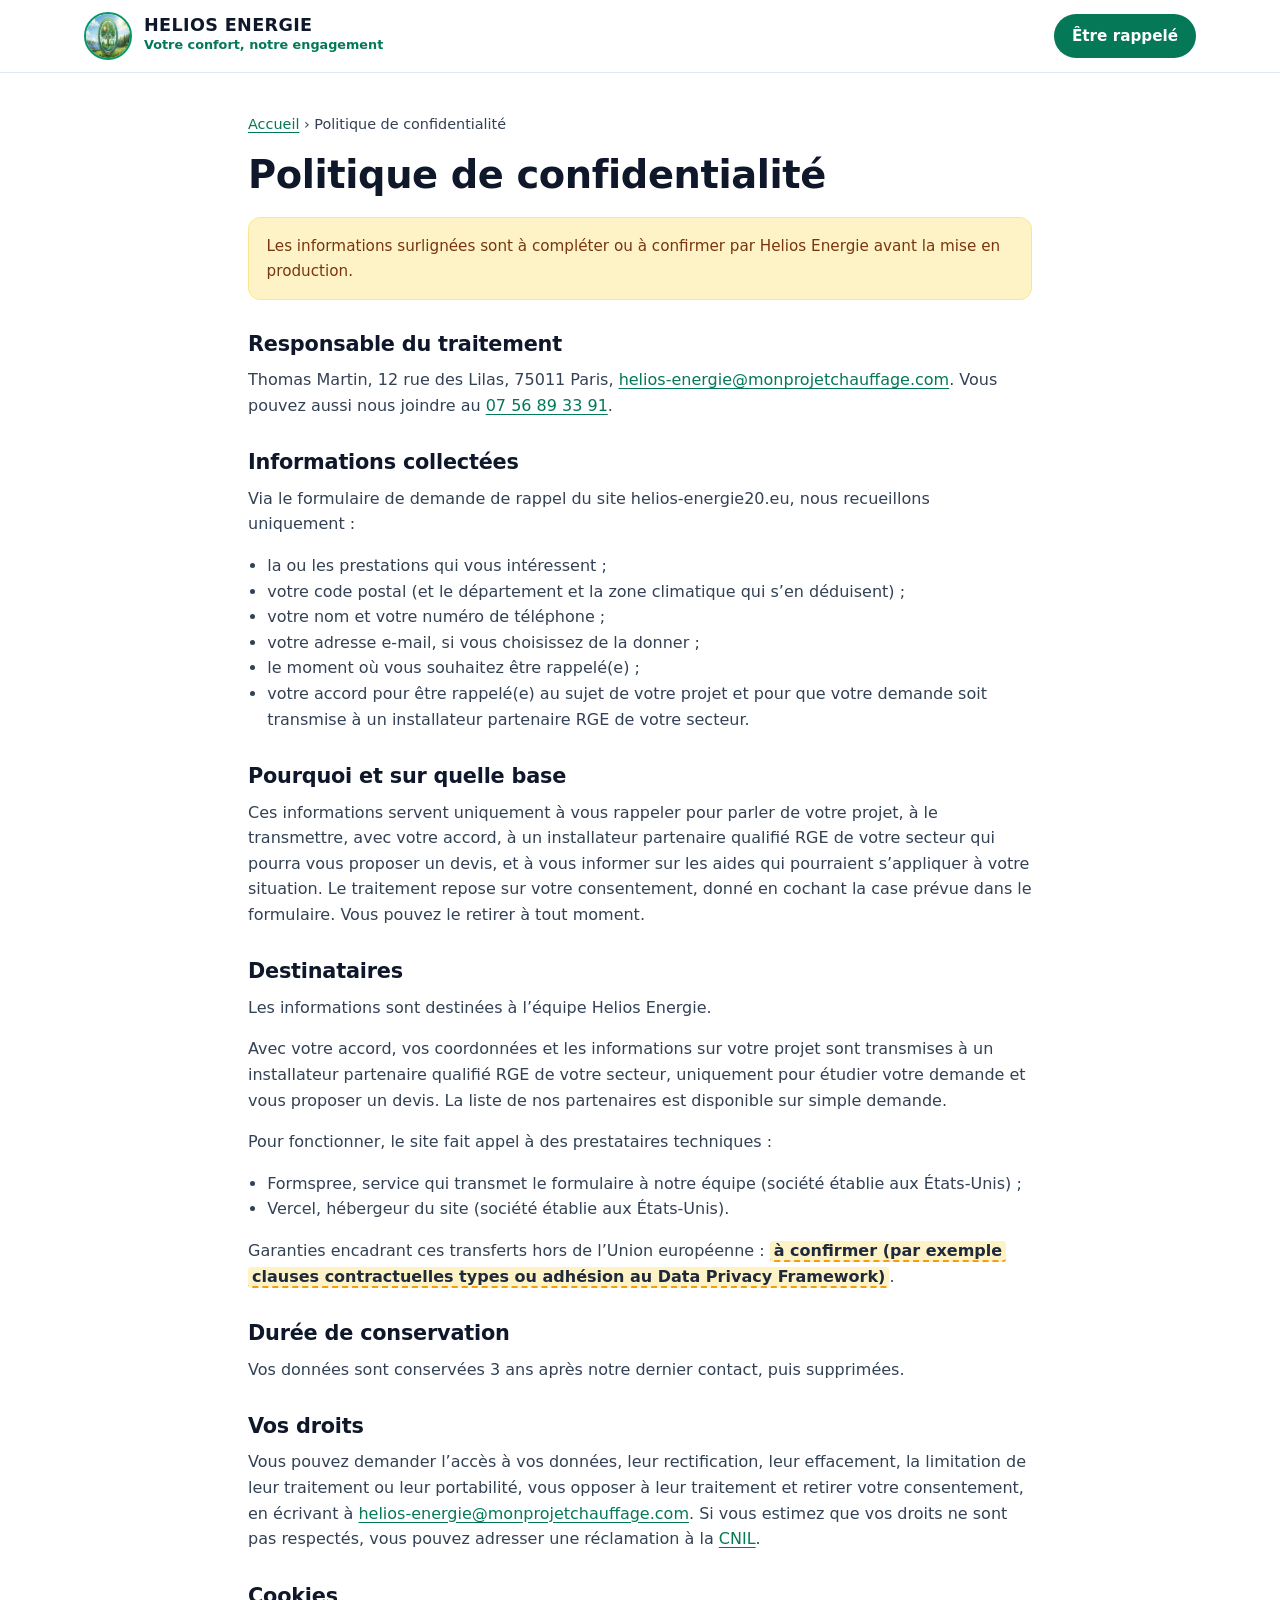
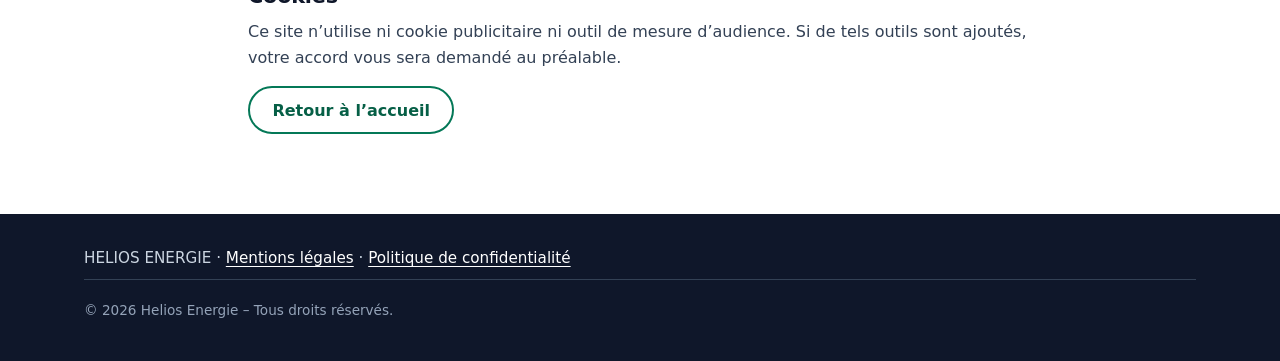
==== commit b2b95fbd: "Mise en relation avec des installateurs partenaires RGE : textes, consentement, mentions légales, co" ====
--- a/confidentialite.html
+++ b/confidentialite.html
@@ -31,7 +31,7 @@
       <p class="notice">Les informations surlignées sont à compléter ou à confirmer par Helios Energie avant la mise en production.</p>
 
       <h2>Responsable du traitement</h2>
-      <p>Helios Energie, <span class="todo">adresse du siège à compléter</span>. Contact&nbsp;: <a href="mailto:helios-energie@monprojetchauffage.com">helios-energie@monprojetchauffage.com</a> ou <a href="tel:+33756893391">07&nbsp;56&nbsp;89&nbsp;33&nbsp;91</a>.</p>
+      <p>Thomas Martin, 12 rue des Lilas, 75011 Paris, <a href="mailto:helios-energie@monprojetchauffage.com">helios-energie@monprojetchauffage.com</a>. Vous pouvez aussi nous joindre au <a href="tel:+33756893391">07&nbsp;56&nbsp;89&nbsp;33&nbsp;91</a>.</p>
 
       <h2>Informations collectées</h2>
       <p>Via le formulaire de demande de rappel du site helios-energie20.eu, nous recueillons uniquement&nbsp;:</p>
@@ -41,14 +41,16 @@
         <li>votre nom et votre numéro de téléphone&nbsp;;</li>
         <li>votre adresse e-mail, si vous choisissez de la donner&nbsp;;</li>
         <li>le moment où vous souhaitez être rappelé(e)&nbsp;;</li>
-        <li>votre accord pour être recontacté(e) au sujet de votre demande.</li>
+        <li>votre accord pour être rappelé(e) au sujet de votre projet et pour que votre demande soit transmise à un installateur partenaire RGE de votre secteur.</li>
       </ul>
 
       <h2>Pourquoi et sur quelle base</h2>
-      <p>Ces informations servent uniquement à vous rappeler pour parler de votre projet, préparer un devis et vous informer sur les aides qui pourraient s’appliquer à votre situation. Le traitement repose sur votre consentement, donné en cochant la case prévue dans le formulaire. Vous pouvez le retirer à tout moment.</p>
+      <p>Ces informations servent uniquement à vous rappeler pour parler de votre projet, à le transmettre, avec votre accord, à un installateur partenaire qualifié RGE de votre secteur qui pourra vous proposer un devis, et à vous informer sur les aides qui pourraient s’appliquer à votre situation. Le traitement repose sur votre consentement, donné en cochant la case prévue dans le formulaire. Vous pouvez le retirer à tout moment.</p>
 
       <h2>Destinataires</h2>
-      <p>Les informations sont destinées à l’équipe Helios Energie. Pour fonctionner, le site fait appel à des prestataires techniques&nbsp;:</p>
+      <p>Les informations sont destinées à l’équipe Helios Energie.</p>
+      <p>Avec votre accord, vos coordonnées et les informations sur votre projet sont transmises à un installateur partenaire qualifié RGE de votre secteur, uniquement pour étudier votre demande et vous proposer un devis. La liste de nos partenaires est disponible sur simple demande.</p>
+      <p>Pour fonctionner, le site fait appel à des prestataires techniques&nbsp;:</p>
       <ul>
         <li>Formspree, service qui transmet le formulaire à notre équipe (société établie aux États-Unis)&nbsp;;</li>
         <li>Vercel, hébergeur du site (société établie aux États-Unis).</li>
@@ -56,7 +58,7 @@
       <p>Garanties encadrant ces transferts hors de l’Union européenne&nbsp;: <span class="todo">à confirmer (par exemple clauses contractuelles types ou adhésion au Data Privacy Framework)</span>.</p>
 
       <h2>Durée de conservation</h2>
-      <p><span class="todo">Durée à définir par Helios Energie</span>. Pour des personnes qui ne sont pas encore clientes, la CNIL recommande de ne pas conserver les données plus de 3 ans après le dernier contact.</p>
+      <p>Vos données sont conservées 3 ans après notre dernier contact, puis supprimées.</p>
 
       <h2>Vos droits</h2>
       <p>Vous pouvez demander l’accès à vos données, leur rectification, leur effacement, la limitation de leur traitement ou leur portabilité, vous opposer à leur traitement et retirer votre consentement, en écrivant à <a href="mailto:helios-energie@monprojetchauffage.com">helios-energie@monprojetchauffage.com</a>. Si vous estimez que vos droits ne sont pas respectés, vous pouvez adresser une réclamation à la <a href="https://www.cnil.fr/" target="_blank" rel="noopener">CNIL<span class="sr-only"> (s’ouvre dans un nouvel onglet)</span></a>.</p>
--- a/assets/styles.css
+++ b/assets/styles.css
@@ -182,7 +182,14 @@
 .topbar a:hover { text-decoration: underline; color: #fff; }
 .topbar svg { width: 16px; height: 16px; }
 .topbar__info { display: none; margin: 0; }
-@media (min-width: 768px) { .topbar__info { display: block; } }
+@media (min-width: 1024px) { .topbar__info { display: block; } }
+.topbar__links { display: flex; align-items: center; gap: .35rem 1.5rem; margin: 0 auto; }
+.topbar__phone { font-size: .95rem; letter-spacing: .01em; white-space: nowrap; }
+.topbar__mail { display: none !important; }
+@media (min-width: 640px) {
+  .topbar__links { margin: 0 0 0 auto; }
+  .topbar__mail { display: inline-flex !important; }
+}
 
 /* ---------- En-tête ---------- */
 .site-header {
@@ -268,6 +275,7 @@
   padding: .5rem 0 1rem;
 }
 .mobile-menu[hidden] { display: none; }
+.mobile-menu .container { display: block; min-height: 0; }
 .mobile-menu ul { list-style: none; margin: 0; padding: 0; }
 .mobile-menu a:not(.btn) {
   display: flex;
@@ -280,6 +288,7 @@
   border-bottom: 1px solid var(--line);
 }
 .mobile-menu .btn { margin-top: 1rem; }
+.mobile-menu .mobile-menu__call { margin-top: .6rem; }
 
 @media (min-width: 1024px) {
   .main-nav { display: block; }
@@ -594,7 +603,11 @@
   font-size: .95rem;
 }
 .contact__mail p { margin: 0; }
+.contact__mail p + p { margin-top: .85rem; padding-top: .85rem; border-top: 1px solid var(--line); }
 .contact__mail a { font-weight: 700; overflow-wrap: anywhere; }
+.contact__mail .contact__phone { display: inline-flex; align-items: center; gap: .5rem; min-height: 44px; font-size: 1.35rem; letter-spacing: .01em; text-decoration: none; white-space: nowrap; }
+.contact__mail .contact__phone:hover { text-decoration: underline; }
+.contact__phone svg { width: 22px; height: 22px; flex: none; }
 
 .form-card {
   background: #fff;
@@ -805,8 +818,12 @@
   padding: .65rem var(--gutter) calc(.65rem + env(safe-area-inset-bottom));
   transform: translateY(0);
   transition: transform .2s ease, visibility .2s ease;
-}
-.mobile-cta .btn { width: 100%; }
+  display: flex;
+  gap: .5rem;
+}
+.mobile-cta .btn { flex: 1 1 auto; padding-left: .9rem; padding-right: .9rem; }
+.mobile-cta .mobile-cta__call { flex: 0 0 auto; }
+@media (max-width: 479px) { .mobile-cta__extra { display: none; } }
 .mobile-cta.is-hidden { transform: translateY(110%); visibility: hidden; }
 @media (min-width: 1024px) { .mobile-cta { display: none; } }
 
@@ -847,3 +864,28 @@
   .steps li::before { grid-row: span 2; margin-bottom: 0; }
   .steps h3 { margin-top: .45rem; }
 }
+
+/* ---------- Photos : apparition douce et léger zoom ---------- */
+/* Les photos restent visibles sans JavaScript : le masquage n'a lieu que si main.js ajoute .js-reveal */
+.js-reveal .reveal:not(.is-visible) { opacity: 0; }
+.js-reveal .reveal.is-visible { animation: photo-fade .9s cubic-bezier(.2, .7, .2, 1) var(--reveal-delay, 0s) backwards; }
+.js-reveal .service__media.reveal.is-visible { animation-name: photo-rise; }
+.js-reveal .reveal.is-visible img { animation: photo-zoom 2.6s cubic-bezier(.2, .7, .2, 1) var(--reveal-delay, 0s) backwards; }
+@keyframes photo-fade { from { opacity: 0; } to { opacity: 1; } }
+@keyframes photo-rise { from { opacity: 0; transform: translateY(24px); } to { opacity: 1; transform: none; } }
+@keyframes photo-zoom { from { transform: scale(1.12); } to { transform: scale(1); } }
+
+@media (hover: hover) and (prefers-reduced-motion: no-preference) {
+  .offer-card__media img,
+  .service__media img { transition: transform .8s cubic-bezier(.2, .7, .2, 1); }
+  .offer-card:hover .offer-card__media img,
+  .offer-card:focus-within .offer-card__media img { transform: scale(1.06); }
+  .service__media:hover img { transform: scale(1.04); }
+}
+
+@media (prefers-reduced-motion: reduce) {
+  .js-reveal .reveal:not(.is-visible) { opacity: 1; }
+}
+@media print {
+  .js-reveal .reveal { opacity: 1 !important; animation: none !important; }
+}
